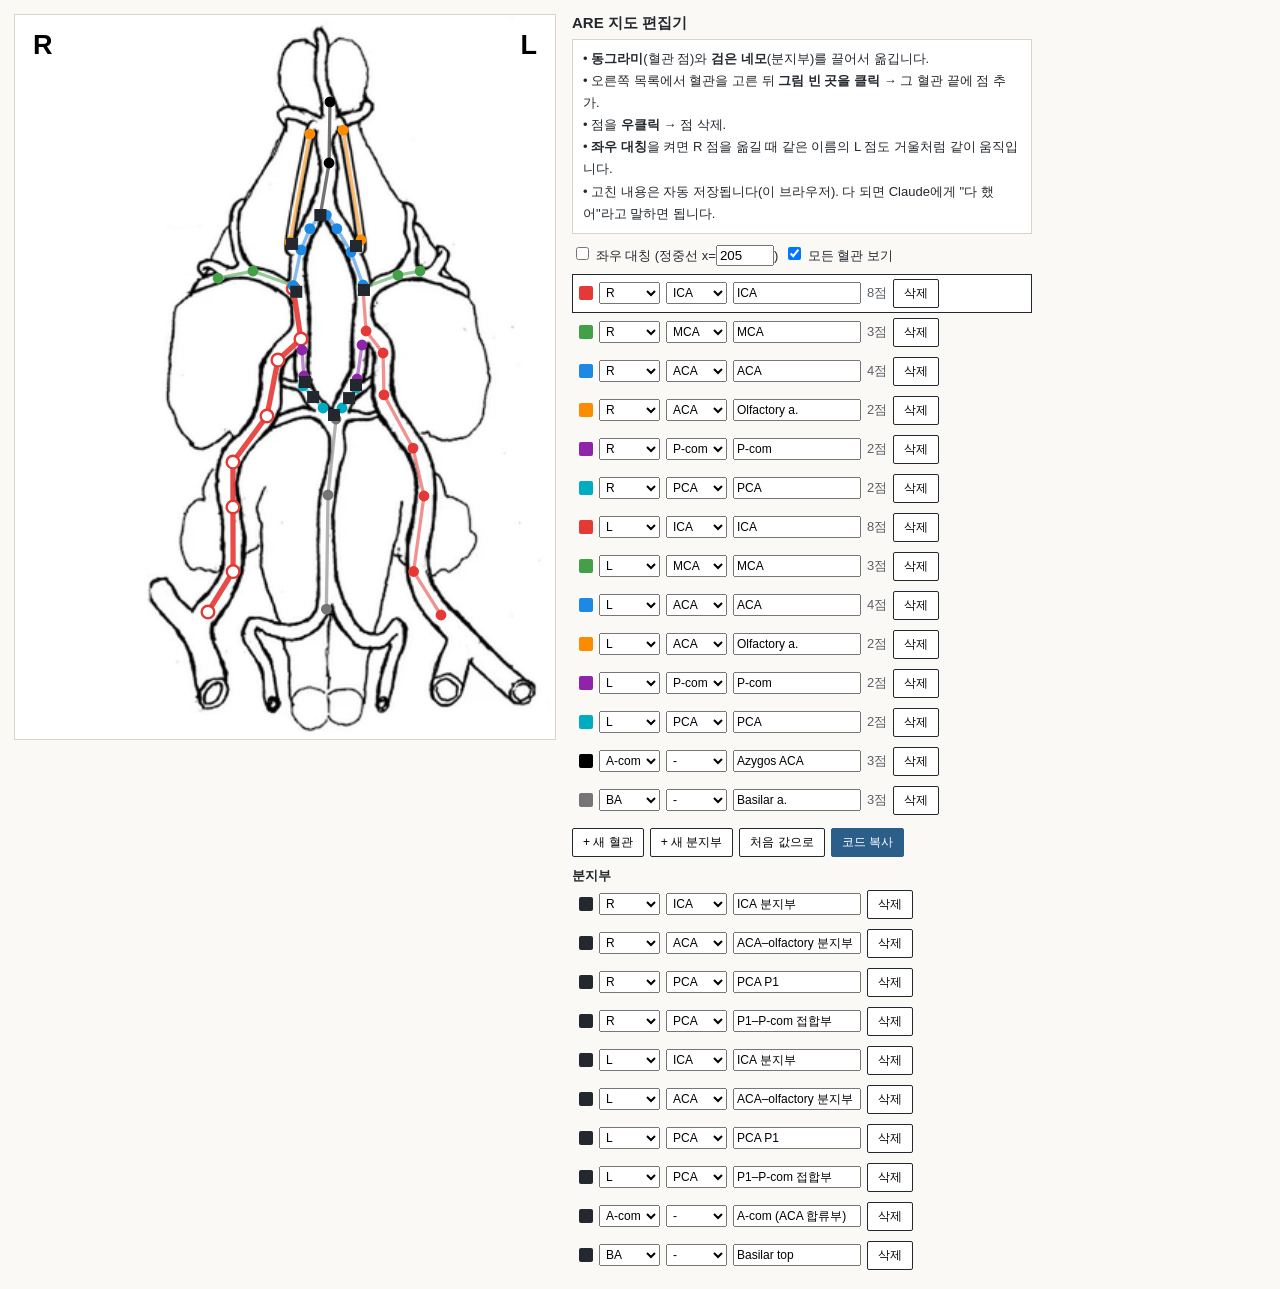
==== are_map_editor.html @ 0523d878 "Add files via upload" ====
<!doctype html>
<html lang="ko">
<head>
<meta charset="utf-8">
<meta name="viewport" content="width=device-width, initial-scale=1">
<title>ARE 지도 편집기</title>
<!-- 로컬 전용 도구 (업로드 불필요). are_map.js의 혈관 좌표를 점 끌기로 조정한다 -->
<style>
    body { margin: 0; font-family: 'Pretendard', 'Noto Sans KR', sans-serif; font-size: 13px; background: #FAF9F5; color: #23282E; }
    .wrap { display: flex; gap: 16px; padding: 14px; align-items: flex-start; flex-wrap: wrap; }
    svg { width: 540px; max-width: 100%; height: auto; background: #fff; border: 1px solid #D8D4C6; touch-action: none; user-select: none; }
    .panel { flex: 1; min-width: 300px; max-width: 460px; }
    h1 { font-size: 15px; margin: 0 0 6px; }
    .help { background: #fff; border: 1px solid #D8D4C6; padding: 8px 10px; line-height: 1.7; margin-bottom: 10px; }
    .seg { display: flex; gap: 6px; align-items: center; padding: 4px 6px; border: 1px solid transparent; cursor: pointer; }
    .seg.on { border-color: #23282E; background: #fff; }
    .sw { width: 14px; height: 14px; border-radius: 2px; flex: none; }
    .seg input, .seg select { font-size: 12px; padding: 2px; }
    .seg input.lbl { width: 120px; }
    button { font-size: 12px; padding: 5px 10px; border: 1px solid #23282E; background: #fff; cursor: pointer; border-radius: 2px; }
    button.pri { background: #2B5F8A; color: #fff; border-color: #2B5F8A; }
    .row { display: flex; gap: 6px; flex-wrap: wrap; margin: 8px 0; align-items: center; }
    .handle { cursor: grab; }
    .lm { cursor: grab; }
    #msg { color: #2F6B3A; font-weight: bold; }
</style>
</head>
<body>
<div class="wrap">
    <svg id="cv" viewBox="0 0 359 481"></svg>
    <div class="panel">
        <h1>ARE 지도 편집기</h1>
        <div class="help">
            • <b>동그라미</b>(혈관 점)와 <b>검은 네모</b>(분지부)를 끌어서 옮깁니다.<br>
            • 오른쪽 목록에서 혈관을 고른 뒤 <b>그림 빈 곳을 클릭</b> → 그 혈관 끝에 점 추가.<br>
            • 점을 <b>우클릭</b> → 점 삭제.<br>
            • <b>좌우 대칭</b>을 켜면 R 점을 옮길 때 같은 이름의 L 점도 거울처럼 같이 움직입니다.<br>
            • 고친 내용은 자동 저장됩니다(이 브라우저). 다 되면 Claude에게 "다 했어"라고 말하면 됩니다.
        </div>
        <div class="row">
            <label><input type="checkbox" id="mirror"> 좌우 대칭 (정중선 x=<input id="mid" type="number" value="205" style="width:50px">)</label>
            <label><input type="checkbox" id="showAll" checked> 모든 혈관 보기</label>
        </div>
        <div id="list"></div>
        <div class="row">
            <button onclick="addSeg()">+ 새 혈관</button>
            <button onclick="addLm()">+ 새 분지부</button>
            <button onclick="if(confirm('are_map.js 원래 값으로 되돌릴까요?')){localStorage.removeItem(KEY);location.reload()}">처음 값으로</button>
            <button class="pri" onclick="copyCode()">코드 복사</button>
            <span id="msg"></span>
        </div>
        <div id="lms"></div>
    </div>
</div>
<script src="are_map.js?v=editor"></script>
<script>
const KEY = 'areMapEditorGeom';
const COLORS = ['#e53935', '#43a047', '#1e88e5', '#fb8c00', '#8e24aa', '#00acc1', '#000000', '#757575', '#d81b60', '#6d4c41'];
const colorOf = {}; let ci = 0;
const col = label => colorOf[label] || (colorOf[label] = COLORS[ci++ % COLORS.length]);
const clone = o => JSON.parse(JSON.stringify(o));

let G;
try { G = JSON.parse(localStorage.getItem(KEY)); } catch (e) {}
if (!G || !Array.isArray(G.segs)) G = { segs: clone(AreMap.SEGS), landmarks: clone(AreMap.LANDMARKS) };
window.__geom = G;   // Claude가 읽어 가는 값
let sel = 0;
const svg = document.getElementById('cv');
const save = () => { try { localStorage.setItem(KEY, JSON.stringify(G)); } catch (e) {} };
const r1 = v => Math.round(v * 10) / 10;

function toSvg(e) { const pt = svg.createSVGPoint(); pt.x = e.clientX; pt.y = e.clientY; return pt.matrixTransform(svg.getScreenCTM().inverse()); }
function twin(sg) {
    if (sg.side !== 'R' && sg.side !== 'L') return null;
    const o = sg.side === 'R' ? 'L' : 'R';
    return G.segs.find(s => s.side === o && s.label === sg.label && s.pts.length === sg.pts.length) || null;
}
const lmTwin = lm => (lm.side === 'R' || lm.side === 'L') ? G.landmarks.find(l => l.side === (lm.side === 'R' ? 'L' : 'R') && l.label === lm.label) : null;
const mid = () => Number(document.getElementById('mid').value) || 205;
const mirrorOn = () => document.getElementById('mirror').checked;

function draw() {
    const all = document.getElementById('showAll').checked;
    let h = `<image href="${AreMap.IMG}" width="359" height="481"/>`;
    h += `<line x1="${mid()}" y1="0" x2="${mid()}" y2="481" stroke="#999" stroke-dasharray="3 3" stroke-width=".6" opacity="${mirrorOn() ? .8 : 0}"/>`;
    G.segs.forEach((sg, i) => {
        if (!all && i !== sel) return;
        const c = col(sg.label), on = i === sel;
        h += `<polyline points="${sg.pts.map(p => p.join(',')).join(' ')}" fill="none" stroke="${c}" stroke-width="${on ? 3.5 : 2.2}" stroke-opacity="${on ? .9 : .55}" stroke-linejoin="round" stroke-linecap="round" data-seg="${i}" style="cursor:pointer"/>`;
    });
    G.segs.forEach((sg, i) => {
        if (!all && i !== sel) return;
        const c = col(sg.label), on = i === sel;
        sg.pts.forEach((p, j) => h += `<circle class="handle" cx="${p[0]}" cy="${p[1]}" r="${on ? 4.2 : 2.8}" fill="${on ? '#fff' : c}" stroke="${c}" stroke-width="1.6" data-seg="${i}" data-pt="${j}"/>`);
    });
    G.landmarks.forEach((l, k) => h += `<rect class="lm" x="${l.x - 4}" y="${l.y - 4}" width="8" height="8" fill="#23282E" data-lm="${k}"><title>${l.side} ${l.label}</title></rect>`);
    h += `<g font-size="18" font-weight="800"><text x="12" y="26">R</text><text x="347" y="26" text-anchor="end">L</text></g>`;
    svg.innerHTML = h;
    renderList();
}

function renderList() {
    document.getElementById('list').innerHTML = G.segs.map((sg, i) => `
        <div class="seg ${i === sel ? 'on' : ''}" onclick="sel=${i};draw()">
            <span class="sw" style="background:${col(sg.label)}"></span>
            <select onchange="G.segs[${i}].side=this.value;save();draw()" onclick="event.stopPropagation()">${['R', 'L', 'A-com', 'BA', '-'].map(v => `<option ${v === sg.side ? 'selected' : ''}>${v}</option>`).join('')}</select>
            <select onchange="G.segs[${i}].art=this.value;save();draw()" onclick="event.stopPropagation()">${['-', 'ACA', 'ICA', 'MCA', 'PCA', 'P-com'].map(v => `<option ${v === sg.art ? 'selected' : ''}>${v}</option>`).join('')}</select>
            <input class="lbl" value="${sg.label}" onclick="event.stopPropagation()" onchange="G.segs[${i}].label=this.value;save();draw()">
            <span style="color:#5B5F66">${sg.pts.length}점</span>
            <button onclick="event.stopPropagation();if(confirm('이 혈관을 지울까요?')){G.segs.splice(${i},1);sel=0;save();draw()}">삭제</button>
        </div>`).join('');
    document.getElementById('lms').innerHTML = '<div style="margin-top:10px;font-weight:bold;">분지부</div>' + G.landmarks.map((l, k) => `
        <div class="seg"><span class="sw" style="background:#23282E"></span>
            <select onchange="G.landmarks[${k}].side=this.value;save();draw()">${['R', 'L', 'A-com', 'BA'].map(v => `<option ${v === l.side ? 'selected' : ''}>${v}</option>`).join('')}</select>
            <select onchange="G.landmarks[${k}].art=this.value;save();draw()">${['-', 'ACA', 'ICA', 'MCA', 'PCA', 'P-com'].map(v => `<option ${v === l.art ? 'selected' : ''}>${v}</option>`).join('')}</select>
            <input class="lbl" value="${l.label}" onchange="G.landmarks[${k}].label=this.value;save();draw()">
            <button onclick="if(confirm('이 분지부를 지울까요?')){G.landmarks.splice(${k},1);save();draw()}">삭제</button>
        </div>`).join('');
}

let drag = null;
svg.addEventListener('pointerdown', e => {
    const t = e.target;
    if (e.button === 2) return;
    if (t.dataset.pt !== undefined) { sel = +t.dataset.seg; drag = { seg: +t.dataset.seg, pt: +t.dataset.pt }; }
    else if (t.dataset.lm !== undefined) drag = { lm: +t.dataset.lm };
    else if (t.dataset.seg !== undefined) { sel = +t.dataset.seg; draw(); return; }
    else if (G.segs[sel]) {   // 빈 곳 클릭 → 선택 혈관 끝에 점 추가
        const p = toSvg(e); G.segs[sel].pts.push([r1(p.x), r1(p.y)]); save(); draw(); return;
    }
    if (drag) svg.setPointerCapture(e.pointerId);
});
svg.addEventListener('pointermove', e => {
    if (!drag) return;
    const p = toSvg(e), x = r1(Math.max(0, Math.min(359, p.x))), y = r1(Math.max(0, Math.min(481, p.y)));
    if (drag.lm !== undefined) {
        const l = G.landmarks[drag.lm]; l.x = x; l.y = y;
        const tw = mirrorOn() && lmTwin(l); if (tw) { tw.x = r1(2 * mid() - x); tw.y = y; }
    } else {
        const sg = G.segs[drag.seg]; sg.pts[drag.pt] = [x, y];
        const tw = mirrorOn() && twin(sg); if (tw) tw.pts[drag.pt] = [r1(2 * mid() - x), y];
    }
    draw();
});
svg.addEventListener('pointerup', () => { if (drag) { drag = null; save(); draw(); } });
svg.addEventListener('contextmenu', e => {
    e.preventDefault();
    const t = e.target;
    if (t.dataset.pt === undefined) return;
    const sg = G.segs[+t.dataset.seg];
    if (sg.pts.length <= 2) return alert('혈관은 점이 2개 이상이어야 합니다. 혈관째 지우려면 목록의 삭제를 쓰세요.');
    const j = +t.dataset.pt; sg.pts.splice(j, 1);
    const tw = mirrorOn() && twin({ ...sg, pts: new Array(sg.pts.length + 1) }); if (tw) tw.pts.splice(j, 1);
    save(); draw();
});
['mirror', 'showAll', 'mid'].forEach(id => document.getElementById(id).addEventListener('change', draw));

function addSeg() { G.segs.push({ side: 'R', art: '-', label: '새 혈관', pts: [[180, 240], [200, 240]] }); sel = G.segs.length - 1; save(); draw(); }
function addLm() { G.landmarks.push({ side: 'R', art: '-', label: '새 분지부', x: 180, y: 240 }); save(); draw(); }
function code() {
    const j = o => '        ' + JSON.stringify(o).replace(/":/g, '": ').replace(/,"/g, ', "').replace(/\],\[/g, '], [');
    return `    const SEGS = [\n${G.segs.map(j).join(',\n')}\n    ];\n    // 이름 있는 분지부 — 이 근처를 누르면 부위 이름이 분지부로 붙는다\n    const LANDMARKS = [\n${G.landmarks.map(j).join(',\n')}\n    ];`;
}
function copyCode() {
    navigator.clipboard.writeText(code()).then(() => { document.getElementById('msg').textContent = '복사됨'; setTimeout(() => document.getElementById('msg').textContent = '', 1500); });
}
draw();
</script>
</body>
</html>
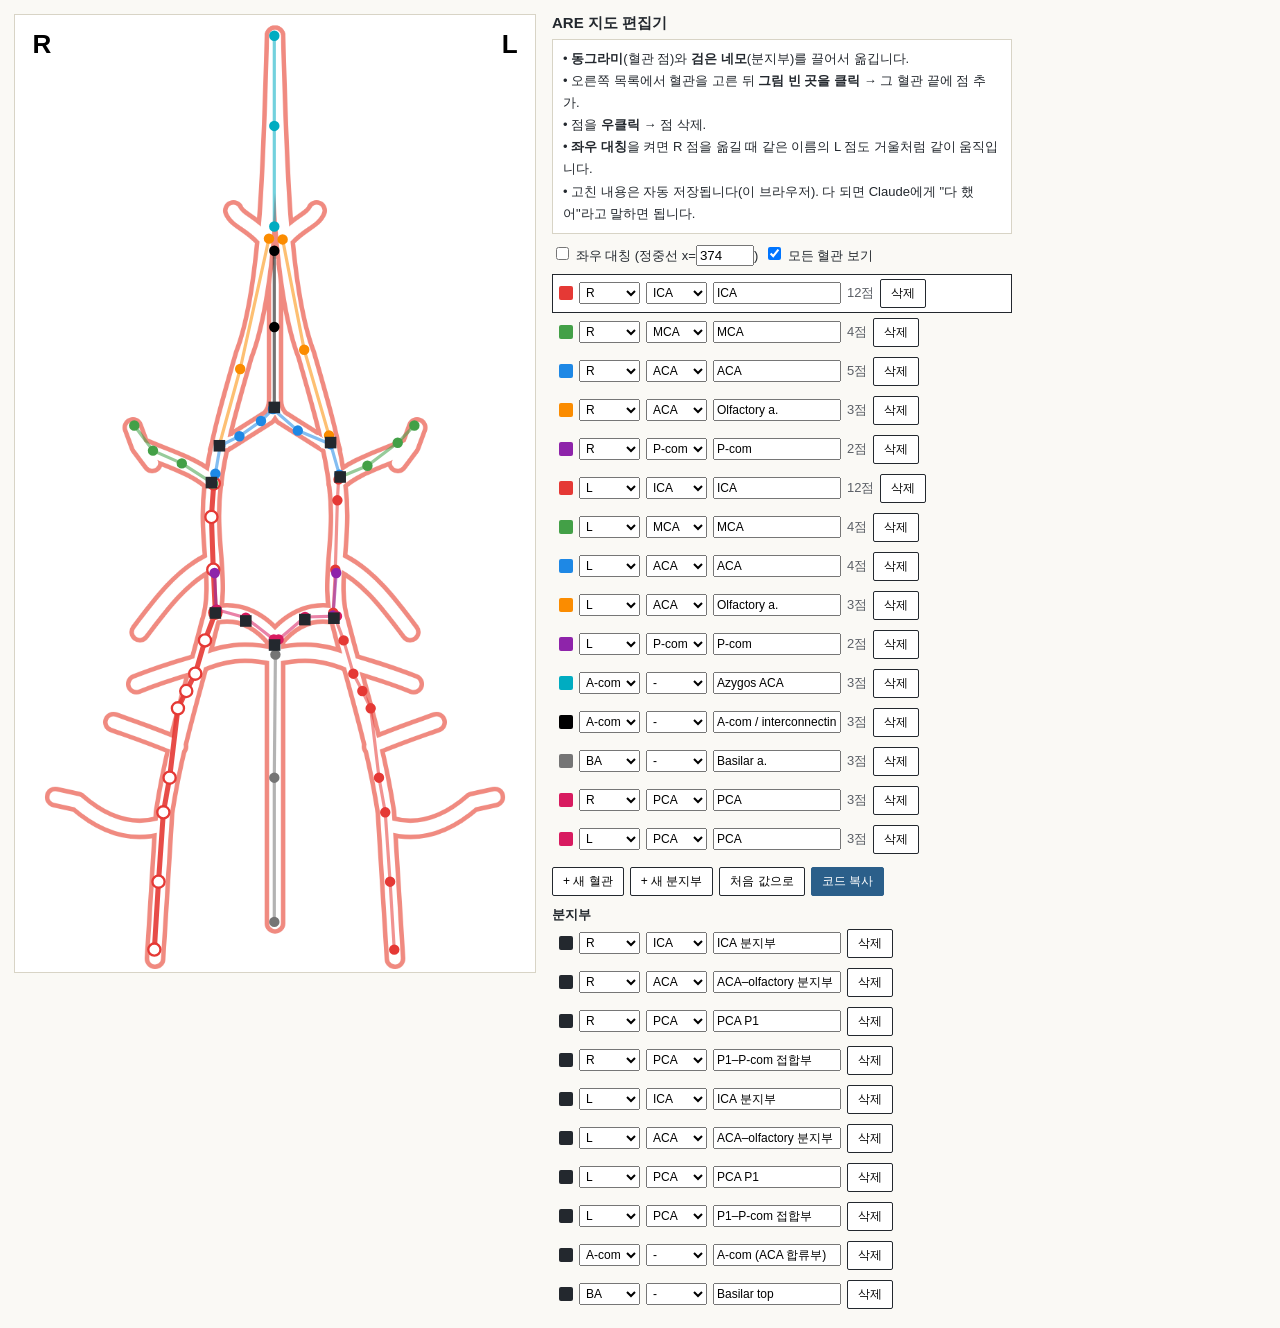
==== commit 88d13749: "Add files via upload" ====
--- a/are_map_editor.html
+++ b/are_map_editor.html
@@ -1,170 +1,172 @@
-<!doctype html>
-<html lang="ko">
-<head>
-<meta charset="utf-8">
-<meta name="viewport" content="width=device-width, initial-scale=1">
-<title>ARE 지도 편집기</title>
-<!-- 로컬 전용 도구 (업로드 불필요). are_map.js의 혈관 좌표를 점 끌기로 조정한다 -->
-<style>
-    body { margin: 0; font-family: 'Pretendard', 'Noto Sans KR', sans-serif; font-size: 13px; background: #FAF9F5; color: #23282E; }
-    .wrap { display: flex; gap: 16px; padding: 14px; align-items: flex-start; flex-wrap: wrap; }
-    svg { width: 540px; max-width: 100%; height: auto; background: #fff; border: 1px solid #D8D4C6; touch-action: none; user-select: none; }
-    .panel { flex: 1; min-width: 300px; max-width: 460px; }
-    h1 { font-size: 15px; margin: 0 0 6px; }
-    .help { background: #fff; border: 1px solid #D8D4C6; padding: 8px 10px; line-height: 1.7; margin-bottom: 10px; }
-    .seg { display: flex; gap: 6px; align-items: center; padding: 4px 6px; border: 1px solid transparent; cursor: pointer; }
-    .seg.on { border-color: #23282E; background: #fff; }
-    .sw { width: 14px; height: 14px; border-radius: 2px; flex: none; }
-    .seg input, .seg select { font-size: 12px; padding: 2px; }
-    .seg input.lbl { width: 120px; }
-    button { font-size: 12px; padding: 5px 10px; border: 1px solid #23282E; background: #fff; cursor: pointer; border-radius: 2px; }
-    button.pri { background: #2B5F8A; color: #fff; border-color: #2B5F8A; }
-    .row { display: flex; gap: 6px; flex-wrap: wrap; margin: 8px 0; align-items: center; }
-    .handle { cursor: grab; }
-    .lm { cursor: grab; }
-    #msg { color: #2F6B3A; font-weight: bold; }
-</style>
-</head>
-<body>
-<div class="wrap">
-    <svg id="cv" viewBox="0 0 359 481"></svg>
-    <div class="panel">
-        <h1>ARE 지도 편집기</h1>
-        <div class="help">
-            • <b>동그라미</b>(혈관 점)와 <b>검은 네모</b>(분지부)를 끌어서 옮깁니다.<br>
-            • 오른쪽 목록에서 혈관을 고른 뒤 <b>그림 빈 곳을 클릭</b> → 그 혈관 끝에 점 추가.<br>
-            • 점을 <b>우클릭</b> → 점 삭제.<br>
-            • <b>좌우 대칭</b>을 켜면 R 점을 옮길 때 같은 이름의 L 점도 거울처럼 같이 움직입니다.<br>
-            • 고친 내용은 자동 저장됩니다(이 브라우저). 다 되면 Claude에게 "다 했어"라고 말하면 됩니다.
-        </div>
-        <div class="row">
-            <label><input type="checkbox" id="mirror"> 좌우 대칭 (정중선 x=<input id="mid" type="number" value="205" style="width:50px">)</label>
-            <label><input type="checkbox" id="showAll" checked> 모든 혈관 보기</label>
-        </div>
-        <div id="list"></div>
-        <div class="row">
-            <button onclick="addSeg()">+ 새 혈관</button>
-            <button onclick="addLm()">+ 새 분지부</button>
-            <button onclick="if(confirm('are_map.js 원래 값으로 되돌릴까요?')){localStorage.removeItem(KEY);location.reload()}">처음 값으로</button>
-            <button class="pri" onclick="copyCode()">코드 복사</button>
-            <span id="msg"></span>
-        </div>
-        <div id="lms"></div>
-    </div>
-</div>
-<script src="are_map.js?v=editor"></script>
-<script>
-const KEY = 'areMapEditorGeom';
-const COLORS = ['#e53935', '#43a047', '#1e88e5', '#fb8c00', '#8e24aa', '#00acc1', '#000000', '#757575', '#d81b60', '#6d4c41'];
-const colorOf = {}; let ci = 0;
-const col = label => colorOf[label] || (colorOf[label] = COLORS[ci++ % COLORS.length]);
-const clone = o => JSON.parse(JSON.stringify(o));
-
-let G;
-try { G = JSON.parse(localStorage.getItem(KEY)); } catch (e) {}
-if (!G || !Array.isArray(G.segs)) G = { segs: clone(AreMap.SEGS), landmarks: clone(AreMap.LANDMARKS) };
-window.__geom = G;   // Claude가 읽어 가는 값
-let sel = 0;
-const svg = document.getElementById('cv');
-const save = () => { try { localStorage.setItem(KEY, JSON.stringify(G)); } catch (e) {} };
-const r1 = v => Math.round(v * 10) / 10;
-
-function toSvg(e) { const pt = svg.createSVGPoint(); pt.x = e.clientX; pt.y = e.clientY; return pt.matrixTransform(svg.getScreenCTM().inverse()); }
-function twin(sg) {
-    if (sg.side !== 'R' && sg.side !== 'L') return null;
-    const o = sg.side === 'R' ? 'L' : 'R';
-    return G.segs.find(s => s.side === o && s.label === sg.label && s.pts.length === sg.pts.length) || null;
-}
-const lmTwin = lm => (lm.side === 'R' || lm.side === 'L') ? G.landmarks.find(l => l.side === (lm.side === 'R' ? 'L' : 'R') && l.label === lm.label) : null;
-const mid = () => Number(document.getElementById('mid').value) || 205;
-const mirrorOn = () => document.getElementById('mirror').checked;
-
-function draw() {
-    const all = document.getElementById('showAll').checked;
-    let h = `<image href="${AreMap.IMG}" width="359" height="481"/>`;
-    h += `<line x1="${mid()}" y1="0" x2="${mid()}" y2="481" stroke="#999" stroke-dasharray="3 3" stroke-width=".6" opacity="${mirrorOn() ? .8 : 0}"/>`;
-    G.segs.forEach((sg, i) => {
-        if (!all && i !== sel) return;
-        const c = col(sg.label), on = i === sel;
-        h += `<polyline points="${sg.pts.map(p => p.join(',')).join(' ')}" fill="none" stroke="${c}" stroke-width="${on ? 3.5 : 2.2}" stroke-opacity="${on ? .9 : .55}" stroke-linejoin="round" stroke-linecap="round" data-seg="${i}" style="cursor:pointer"/>`;
-    });
-    G.segs.forEach((sg, i) => {
-        if (!all && i !== sel) return;
-        const c = col(sg.label), on = i === sel;
-        sg.pts.forEach((p, j) => h += `<circle class="handle" cx="${p[0]}" cy="${p[1]}" r="${on ? 4.2 : 2.8}" fill="${on ? '#fff' : c}" stroke="${c}" stroke-width="1.6" data-seg="${i}" data-pt="${j}"/>`);
-    });
-    G.landmarks.forEach((l, k) => h += `<rect class="lm" x="${l.x - 4}" y="${l.y - 4}" width="8" height="8" fill="#23282E" data-lm="${k}"><title>${l.side} ${l.label}</title></rect>`);
-    h += `<g font-size="18" font-weight="800"><text x="12" y="26">R</text><text x="347" y="26" text-anchor="end">L</text></g>`;
-    svg.innerHTML = h;
-    renderList();
-}
-
-function renderList() {
-    document.getElementById('list').innerHTML = G.segs.map((sg, i) => `
-        <div class="seg ${i === sel ? 'on' : ''}" onclick="sel=${i};draw()">
-            <span class="sw" style="background:${col(sg.label)}"></span>
-            <select onchange="G.segs[${i}].side=this.value;save();draw()" onclick="event.stopPropagation()">${['R', 'L', 'A-com', 'BA', '-'].map(v => `<option ${v === sg.side ? 'selected' : ''}>${v}</option>`).join('')}</select>
-            <select onchange="G.segs[${i}].art=this.value;save();draw()" onclick="event.stopPropagation()">${['-', 'ACA', 'ICA', 'MCA', 'PCA', 'P-com'].map(v => `<option ${v === sg.art ? 'selected' : ''}>${v}</option>`).join('')}</select>
-            <input class="lbl" value="${sg.label}" onclick="event.stopPropagation()" onchange="G.segs[${i}].label=this.value;save();draw()">
-            <span style="color:#5B5F66">${sg.pts.length}점</span>
-            <button onclick="event.stopPropagation();if(confirm('이 혈관을 지울까요?')){G.segs.splice(${i},1);sel=0;save();draw()}">삭제</button>
-        </div>`).join('');
-    document.getElementById('lms').innerHTML = '<div style="margin-top:10px;font-weight:bold;">분지부</div>' + G.landmarks.map((l, k) => `
-        <div class="seg"><span class="sw" style="background:#23282E"></span>
-            <select onchange="G.landmarks[${k}].side=this.value;save();draw()">${['R', 'L', 'A-com', 'BA'].map(v => `<option ${v === l.side ? 'selected' : ''}>${v}</option>`).join('')}</select>
-            <select onchange="G.landmarks[${k}].art=this.value;save();draw()">${['-', 'ACA', 'ICA', 'MCA', 'PCA', 'P-com'].map(v => `<option ${v === l.art ? 'selected' : ''}>${v}</option>`).join('')}</select>
-            <input class="lbl" value="${l.label}" onchange="G.landmarks[${k}].label=this.value;save();draw()">
-            <button onclick="if(confirm('이 분지부를 지울까요?')){G.landmarks.splice(${k},1);save();draw()}">삭제</button>
-        </div>`).join('');
-}
-
-let drag = null;
-svg.addEventListener('pointerdown', e => {
-    const t = e.target;
-    if (e.button === 2) return;
-    if (t.dataset.pt !== undefined) { sel = +t.dataset.seg; drag = { seg: +t.dataset.seg, pt: +t.dataset.pt }; }
-    else if (t.dataset.lm !== undefined) drag = { lm: +t.dataset.lm };
-    else if (t.dataset.seg !== undefined) { sel = +t.dataset.seg; draw(); return; }
-    else if (G.segs[sel]) {   // 빈 곳 클릭 → 선택 혈관 끝에 점 추가
-        const p = toSvg(e); G.segs[sel].pts.push([r1(p.x), r1(p.y)]); save(); draw(); return;
-    }
-    if (drag) svg.setPointerCapture(e.pointerId);
-});
-svg.addEventListener('pointermove', e => {
-    if (!drag) return;
-    const p = toSvg(e), x = r1(Math.max(0, Math.min(359, p.x))), y = r1(Math.max(0, Math.min(481, p.y)));
-    if (drag.lm !== undefined) {
-        const l = G.landmarks[drag.lm]; l.x = x; l.y = y;
-        const tw = mirrorOn() && lmTwin(l); if (tw) { tw.x = r1(2 * mid() - x); tw.y = y; }
-    } else {
-        const sg = G.segs[drag.seg]; sg.pts[drag.pt] = [x, y];
-        const tw = mirrorOn() && twin(sg); if (tw) tw.pts[drag.pt] = [r1(2 * mid() - x), y];
-    }
-    draw();
-});
-svg.addEventListener('pointerup', () => { if (drag) { drag = null; save(); draw(); } });
-svg.addEventListener('contextmenu', e => {
-    e.preventDefault();
-    const t = e.target;
-    if (t.dataset.pt === undefined) return;
-    const sg = G.segs[+t.dataset.seg];
-    if (sg.pts.length <= 2) return alert('혈관은 점이 2개 이상이어야 합니다. 혈관째 지우려면 목록의 삭제를 쓰세요.');
-    const j = +t.dataset.pt; sg.pts.splice(j, 1);
-    const tw = mirrorOn() && twin({ ...sg, pts: new Array(sg.pts.length + 1) }); if (tw) tw.pts.splice(j, 1);
-    save(); draw();
-});
-['mirror', 'showAll', 'mid'].forEach(id => document.getElementById(id).addEventListener('change', draw));
-
-function addSeg() { G.segs.push({ side: 'R', art: '-', label: '새 혈관', pts: [[180, 240], [200, 240]] }); sel = G.segs.length - 1; save(); draw(); }
-function addLm() { G.landmarks.push({ side: 'R', art: '-', label: '새 분지부', x: 180, y: 240 }); save(); draw(); }
-function code() {
-    const j = o => '        ' + JSON.stringify(o).replace(/":/g, '": ').replace(/,"/g, ', "').replace(/\],\[/g, '], [');
-    return `    const SEGS = [\n${G.segs.map(j).join(',\n')}\n    ];\n    // 이름 있는 분지부 — 이 근처를 누르면 부위 이름이 분지부로 붙는다\n    const LANDMARKS = [\n${G.landmarks.map(j).join(',\n')}\n    ];`;
-}
-function copyCode() {
-    navigator.clipboard.writeText(code()).then(() => { document.getElementById('msg').textContent = '복사됨'; setTimeout(() => document.getElementById('msg').textContent = '', 1500); });
-}
-draw();
-</script>
-</body>
-</html>
+<!doctype html>
+<html lang="ko">
+<head>
+<meta charset="utf-8">
+<meta name="viewport" content="width=device-width, initial-scale=1">
+<title>ARE 지도 편집기</title>
+<!-- 로컬 전용 도구 (업로드 불필요). are_map.js의 혈관 좌표를 점 끌기로 조정한다 -->
+<style>
+    body { margin: 0; font-family: 'Pretendard', 'Noto Sans KR', sans-serif; font-size: 13px; background: #FAF9F5; color: #23282E; }
+    .wrap { display: flex; gap: 16px; padding: 14px; align-items: flex-start; flex-wrap: wrap; }
+    svg { width: 520px; max-width: 100%; height: auto; background: #fff; border: 1px solid #D8D4C6; touch-action: none; user-select: none; }
+    .panel { flex: 1; min-width: 300px; max-width: 460px; }
+    h1 { font-size: 15px; margin: 0 0 6px; }
+    .help { background: #fff; border: 1px solid #D8D4C6; padding: 8px 10px; line-height: 1.7; margin-bottom: 10px; }
+    .seg { display: flex; gap: 6px; align-items: center; padding: 4px 6px; border: 1px solid transparent; cursor: pointer; }
+    .seg.on { border-color: #23282E; background: #fff; }
+    .sw { width: 14px; height: 14px; border-radius: 2px; flex: none; }
+    .seg input, .seg select { font-size: 12px; padding: 2px; }
+    .seg input.lbl { width: 120px; }
+    button { font-size: 12px; padding: 5px 10px; border: 1px solid #23282E; background: #fff; cursor: pointer; border-radius: 2px; }
+    button.pri { background: #2B5F8A; color: #fff; border-color: #2B5F8A; }
+    .row { display: flex; gap: 6px; flex-wrap: wrap; margin: 8px 0; align-items: center; }
+    .handle { cursor: grab; }
+    .lm { cursor: grab; }
+    #msg { color: #2F6B3A; font-weight: bold; }
+</style>
+</head>
+<body>
+<div class="wrap">
+    <svg id="cv"></svg>
+    <div class="panel">
+        <h1>ARE 지도 편집기</h1>
+        <div class="help">
+            • <b>동그라미</b>(혈관 점)와 <b>검은 네모</b>(분지부)를 끌어서 옮깁니다.<br>
+            • 오른쪽 목록에서 혈관을 고른 뒤 <b>그림 빈 곳을 클릭</b> → 그 혈관 끝에 점 추가.<br>
+            • 점을 <b>우클릭</b> → 점 삭제.<br>
+            • <b>좌우 대칭</b>을 켜면 R 점을 옮길 때 같은 이름의 L 점도 거울처럼 같이 움직입니다.<br>
+            • 고친 내용은 자동 저장됩니다(이 브라우저). 다 되면 Claude에게 "다 했어"라고 말하면 됩니다.
+        </div>
+        <div class="row">
+            <label><input type="checkbox" id="mirror"> 좌우 대칭 (정중선 x=<input id="mid" type="number" value="374" style="width:50px">)</label>
+            <label><input type="checkbox" id="showAll" checked> 모든 혈관 보기</label>
+        </div>
+        <div id="list"></div>
+        <div class="row">
+            <button onclick="addSeg()">+ 새 혈관</button>
+            <button onclick="addLm()">+ 새 분지부</button>
+            <button onclick="if(confirm('are_map.js 원래 값으로 되돌릴까요?')){localStorage.removeItem(KEY);location.reload()}">처음 값으로</button>
+            <button class="pri" onclick="copyCode()">코드 복사</button>
+            <span id="msg"></span>
+        </div>
+        <div id="lms"></div>
+    </div>
+</div>
+<script src="are_map.js?v=editor2"></script>
+<script>
+const KEY = 'areMapEditorGeom:' + AreMap.IMG;   // 그림마다 따로 저장 (옛 그림 편집값이 새 그림을 덮지 않게)
+const IW = AreMap.W, IH = AreMap.H, S = IW / 359;   // 점 크기 배율
+document.getElementById('cv').setAttribute('viewBox', `0 0 ${IW} ${IH}`);
+const COLORS = ['#e53935', '#43a047', '#1e88e5', '#fb8c00', '#8e24aa', '#00acc1', '#000000', '#757575', '#d81b60', '#6d4c41'];
+const colorOf = {}; let ci = 0;
+const col = label => colorOf[label] || (colorOf[label] = COLORS[ci++ % COLORS.length]);
+const clone = o => JSON.parse(JSON.stringify(o));
+
+let G;
+try { G = JSON.parse(localStorage.getItem(KEY)); } catch (e) {}
+if (!G || !Array.isArray(G.segs)) G = { segs: clone(AreMap.SEGS), landmarks: clone(AreMap.LANDMARKS) };
+window.__geom = G;   // Claude가 읽어 가는 값
+let sel = 0;
+const svg = document.getElementById('cv');
+const save = () => { try { localStorage.setItem(KEY, JSON.stringify(G)); } catch (e) {} };
+const r1 = v => Math.round(v * 10) / 10;
+
+function toSvg(e) { const pt = svg.createSVGPoint(); pt.x = e.clientX; pt.y = e.clientY; return pt.matrixTransform(svg.getScreenCTM().inverse()); }
+function twin(sg) {
+    if (sg.side !== 'R' && sg.side !== 'L') return null;
+    const o = sg.side === 'R' ? 'L' : 'R';
+    return G.segs.find(s => s.side === o && s.label === sg.label && s.pts.length === sg.pts.length) || null;
+}
+const lmTwin = lm => (lm.side === 'R' || lm.side === 'L') ? G.landmarks.find(l => l.side === (lm.side === 'R' ? 'L' : 'R') && l.label === lm.label) : null;
+const mid = () => Number(document.getElementById('mid').value) || IW / 2;
+const mirrorOn = () => document.getElementById('mirror').checked;
+
+function draw() {
+    const all = document.getElementById('showAll').checked;
+    let h = `<rect width="${IW}" height="${IH}" fill="#fff"/><image href="${AreMap.IMG}" width="${IW}" height="${IH}"/>`;
+    h += `<line x1="${mid()}" y1="0" x2="${mid()}" y2="${IH}" stroke="#999" stroke-dasharray="${3 * S} ${3 * S}" stroke-width="${.6 * S}" opacity="${mirrorOn() ? .8 : 0}"/>`;
+    G.segs.forEach((sg, i) => {
+        if (!all && i !== sel) return;
+        const c = col(sg.label), on = i === sel;
+        h += `<polyline points="${sg.pts.map(p => p.join(',')).join(' ')}" fill="none" stroke="${c}" stroke-width="${(on ? 3.5 : 2.2) * S}" stroke-opacity="${on ? .9 : .55}" stroke-linejoin="round" stroke-linecap="round" data-seg="${i}" style="cursor:pointer"/>`;
+    });
+    G.segs.forEach((sg, i) => {
+        if (!all && i !== sel) return;
+        const c = col(sg.label), on = i === sel;
+        sg.pts.forEach((p, j) => h += `<circle class="handle" cx="${p[0]}" cy="${p[1]}" r="${(on ? 4.2 : 2.8) * S}" fill="${on ? '#fff' : c}" stroke="${c}" stroke-width="${1.6 * S}" data-seg="${i}" data-pt="${j}"/>`);
+    });
+    G.landmarks.forEach((l, k) => h += `<rect class="lm" x="${l.x - 4 * S}" y="${l.y - 4 * S}" width="${8 * S}" height="${8 * S}" fill="#23282E" data-lm="${k}"><title>${l.side} ${l.label}</title></rect>`);
+    h += `<g font-size="${18 * S}" font-weight="800"><text x="${12 * S}" y="${26 * S}">R</text><text x="${IW - 12 * S}" y="${26 * S}" text-anchor="end">L</text></g>`;
+    svg.innerHTML = h;
+    renderList();
+}
+
+function renderList() {
+    document.getElementById('list').innerHTML = G.segs.map((sg, i) => `
+        <div class="seg ${i === sel ? 'on' : ''}" onclick="sel=${i};draw()">
+            <span class="sw" style="background:${col(sg.label)}"></span>
+            <select onchange="G.segs[${i}].side=this.value;save();draw()" onclick="event.stopPropagation()">${['R', 'L', 'A-com', 'BA', '-'].map(v => `<option ${v === sg.side ? 'selected' : ''}>${v}</option>`).join('')}</select>
+            <select onchange="G.segs[${i}].art=this.value;save();draw()" onclick="event.stopPropagation()">${['-', 'ACA', 'ICA', 'MCA', 'PCA', 'P-com'].map(v => `<option ${v === sg.art ? 'selected' : ''}>${v}</option>`).join('')}</select>
+            <input class="lbl" value="${sg.label}" onclick="event.stopPropagation()" onchange="G.segs[${i}].label=this.value;save();draw()">
+            <span style="color:#5B5F66">${sg.pts.length}점</span>
+            <button onclick="event.stopPropagation();if(confirm('이 혈관을 지울까요?')){G.segs.splice(${i},1);sel=0;save();draw()}">삭제</button>
+        </div>`).join('');
+    document.getElementById('lms').innerHTML = '<div style="margin-top:10px;font-weight:bold;">분지부</div>' + G.landmarks.map((l, k) => `
+        <div class="seg"><span class="sw" style="background:#23282E"></span>
+            <select onchange="G.landmarks[${k}].side=this.value;save();draw()">${['R', 'L', 'A-com', 'BA'].map(v => `<option ${v === l.side ? 'selected' : ''}>${v}</option>`).join('')}</select>
+            <select onchange="G.landmarks[${k}].art=this.value;save();draw()">${['-', 'ACA', 'ICA', 'MCA', 'PCA', 'P-com'].map(v => `<option ${v === l.art ? 'selected' : ''}>${v}</option>`).join('')}</select>
+            <input class="lbl" value="${l.label}" onchange="G.landmarks[${k}].label=this.value;save();draw()">
+            <button onclick="if(confirm('이 분지부를 지울까요?')){G.landmarks.splice(${k},1);save();draw()}">삭제</button>
+        </div>`).join('');
+}
+
+let drag = null;
+svg.addEventListener('pointerdown', e => {
+    const t = e.target;
+    if (e.button === 2) return;
+    if (t.dataset.pt !== undefined) { sel = +t.dataset.seg; drag = { seg: +t.dataset.seg, pt: +t.dataset.pt }; }
+    else if (t.dataset.lm !== undefined) drag = { lm: +t.dataset.lm };
+    else if (t.dataset.seg !== undefined) { sel = +t.dataset.seg; draw(); return; }
+    else if (G.segs[sel]) {   // 빈 곳 클릭 → 선택 혈관 끝에 점 추가
+        const p = toSvg(e); G.segs[sel].pts.push([r1(p.x), r1(p.y)]); save(); draw(); return;
+    }
+    if (drag) svg.setPointerCapture(e.pointerId);
+});
+svg.addEventListener('pointermove', e => {
+    if (!drag) return;
+    const p = toSvg(e), x = r1(Math.max(0, Math.min(IW, p.x))), y = r1(Math.max(0, Math.min(IH, p.y)));
+    if (drag.lm !== undefined) {
+        const l = G.landmarks[drag.lm]; l.x = x; l.y = y;
+        const tw = mirrorOn() && lmTwin(l); if (tw) { tw.x = r1(2 * mid() - x); tw.y = y; }
+    } else {
+        const sg = G.segs[drag.seg]; sg.pts[drag.pt] = [x, y];
+        const tw = mirrorOn() && twin(sg); if (tw) tw.pts[drag.pt] = [r1(2 * mid() - x), y];
+    }
+    draw();
+});
+svg.addEventListener('pointerup', () => { if (drag) { drag = null; save(); draw(); } });
+svg.addEventListener('contextmenu', e => {
+    e.preventDefault();
+    const t = e.target;
+    if (t.dataset.pt === undefined) return;
+    const sg = G.segs[+t.dataset.seg];
+    if (sg.pts.length <= 2) return alert('혈관은 점이 2개 이상이어야 합니다. 혈관째 지우려면 목록의 삭제를 쓰세요.');
+    const j = +t.dataset.pt; sg.pts.splice(j, 1);
+    const tw = mirrorOn() && twin({ ...sg, pts: new Array(sg.pts.length + 1) }); if (tw) tw.pts.splice(j, 1);
+    save(); draw();
+});
+['mirror', 'showAll', 'mid'].forEach(id => document.getElementById(id).addEventListener('change', draw));
+
+function addSeg() { G.segs.push({ side: 'R', art: '-', label: '새 혈관', pts: [[IW * 0.4, IH * 0.5], [IW * 0.45, IH * 0.5]] }); sel = G.segs.length - 1; save(); draw(); }
+function addLm() { G.landmarks.push({ side: 'R', art: '-', label: '새 분지부', x: IW * 0.4, y: IH * 0.5 }); save(); draw(); }
+function code() {
+    const j = o => '        ' + JSON.stringify(o).replace(/":/g, '": ').replace(/,"/g, ', "').replace(/\],\[/g, '], [');
+    return `    const SEGS = [\n${G.segs.map(j).join(',\n')}\n    ];\n    // 이름 있는 분지부 — 이 근처를 누르면 부위 이름이 분지부로 붙는다\n    const LANDMARKS = [\n${G.landmarks.map(j).join(',\n')}\n    ];`;
+}
+function copyCode() {
+    navigator.clipboard.writeText(code()).then(() => { document.getElementById('msg').textContent = '복사됨'; setTimeout(() => document.getElementById('msg').textContent = '', 1500); });
+}
+draw();
+</script>
+</body>
+</html>
